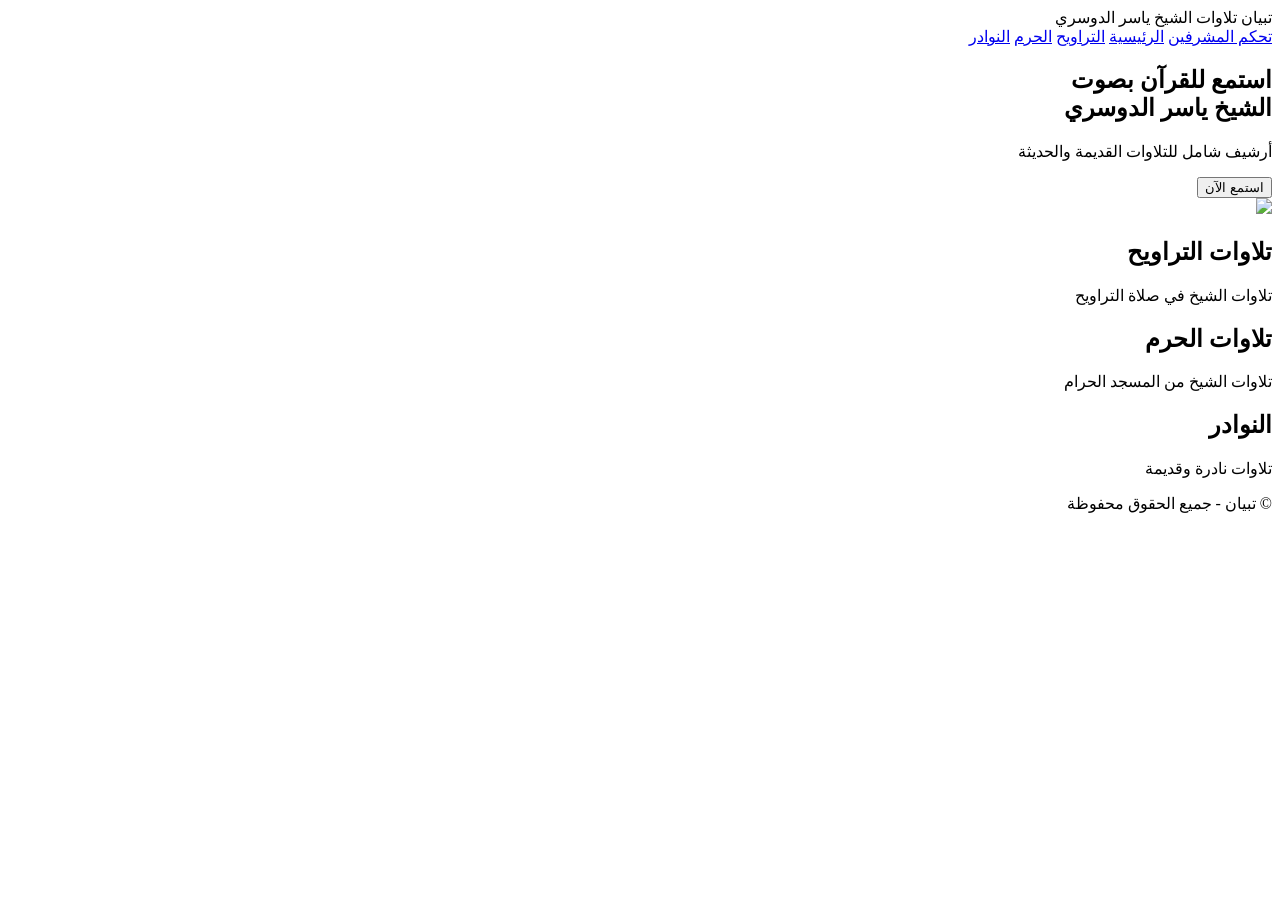
==== index.html @ f6f9c51f "Add files via upload" ====
<!DOCTYPE html>
<html lang="ar" dir="rtl">

<head>
<meta charset="UTF-8">
<meta name="viewport" content="width=device-width, initial-scale=1.0">

<title>تبيان | تلاوات ياسر الدوسري</title>

<link rel="stylesheet" href="style.css">

<link href="https://fonts.googleapis.com/css2?family=Cairo:wght@400;700&display=swap" rel="stylesheet">
</head>

<body>

<header>

    <div class="logo">
        تبيان
        <span>تلاوات الشيخ ياسر الدوسري</span>
    </div>

    <nav>
        <a href="login.html">تحكم المشرفين</a>
        <a href="index.html">الرئيسية</a>
        <a href="category.html?category=tarawih">التراويح</a>
        <a href="category.html?category=haram">الحرم</a>
        <a href="category.html?category=nawader">النوادر</a>
    </nav>

</header>


<section class="hero">

    <div class="hero-text">

        <h1>
            استمع للقرآن بصوت
            <br>
            الشيخ ياسر الدوسري
        </h1>

        <p>
            أرشيف شامل للتلاوات القديمة والحديثة
        </p>

        <button onclick="location.href='category.html?category=tarawih'">
            استمع الآن
        </button>

    </div>

    <div class="image">
        <img src="yasser.png">
    </div>

</section>


<section class="cards">

    <div class="card"
         onclick="location.href='category.html?category=tarawih'">

        <h2>تلاوات التراويح</h2>

        <p>
            تلاوات الشيخ في صلاة التراويح
        </p>

    </div>


    <div class="card"
         onclick="location.href='category.html?category=haram'">

        <h2>تلاوات الحرم</h2>

        <p>
            تلاوات الشيخ من المسجد الحرام
        </p>

    </div>


    <div class="card"
         onclick="location.href='category.html?category=nawader'">

        <h2>النوادر</h2>

        <p>
            تلاوات نادرة وقديمة
        </p>

    </div>

</section>


<footer>

    © تبيان - جميع الحقوق محفوظة

</footer>

</body>
</html>
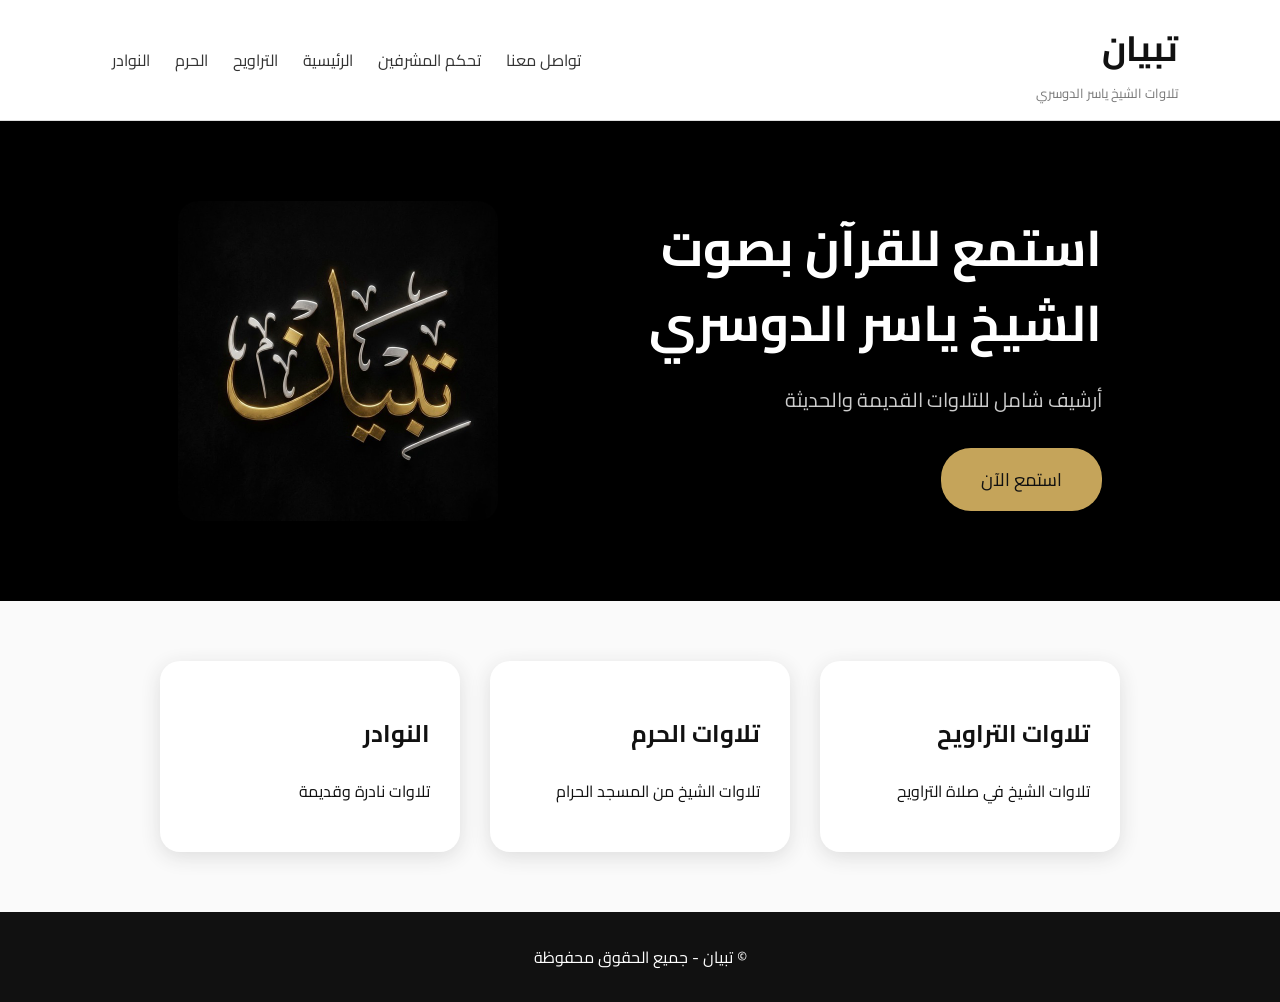
==== commit cbe4b2be: "Add files via upload" ====
--- a/index.html
+++ b/index.html
@@ -22,6 +22,7 @@
     </div>
 
     <nav>
+        <a href="contact.html">تواصل معنا</a>
         <a href="login.html">تحكم المشرفين</a>
         <a href="index.html">الرئيسية</a>
         <a href="category.html?category=tarawih">التراويح</a>
--- a/style.css
+++ b/style.css
@@ -0,0 +1,294 @@
+* {
+    box-sizing: border-box;
+}
+
+body {
+    margin: 0;
+    font-family: 'Cairo', sans-serif;
+    background: #fafafa;
+    color: #111;
+    overflow-x: hidden;
+}
+
+
+/* =========================
+   الهيدر
+========================= */
+
+header {
+    min-height: 90px;
+    display: flex;
+    justify-content: space-between;
+    align-items: center;
+    padding: 15px 8%;
+    background: white;
+    border-bottom: 1px solid #ddd;
+    gap: 25px;
+}
+
+.logo {
+    font-size: 35px;
+    font-weight: bold;
+    white-space: nowrap;
+}
+
+.logo span {
+    display: block;
+    font-size: 13px;
+    font-weight: normal;
+    color: #777;
+}
+
+nav {
+    display: flex;
+    align-items: center;
+    justify-content: center;
+    flex-wrap: wrap;
+    gap: 5px;
+}
+
+nav a {
+    text-decoration: none;
+    color: #333;
+    margin: 0 10px;
+    white-space: nowrap;
+}
+
+
+/* =========================
+   الواجهة الرئيسية
+========================= */
+
+.hero {
+    display: flex;
+    align-items: center;
+    justify-content: space-around;
+    gap: 50px;
+    padding: 80px 10%;
+    background: #000000;
+    color: white;
+}
+
+.hero-text {
+    max-width: 650px;
+}
+
+.hero-text h1 {
+    font-size: 50px;
+    line-height: 1.5;
+    margin: 0 0 20px;
+}
+
+.hero-text p {
+    font-size: 20px;
+    color: #ccc;
+    margin-bottom: 30px;
+}
+
+button {
+    background: #c5a45a;
+    color: #111;
+    border: none;
+    padding: 15px 40px;
+    border-radius: 30px;
+    font-size: 18px;
+    font-family: inherit;
+    cursor: pointer;
+}
+
+.image {
+    flex-shrink: 0;
+}
+
+.image img {
+    width: 320px;
+    max-width: 100%;
+    display: block;
+    border-radius: 20px;
+}
+
+
+/* =========================
+   البطاقات
+========================= */
+
+.cards {
+    display: flex;
+    justify-content: center;
+    gap: 30px;
+    padding: 60px;
+    flex-wrap: wrap;
+}
+
+.card {
+    width: 300px;
+    background: white;
+    padding: 30px;
+    border-radius: 20px;
+    box-shadow: 0 5px 20px #ddd;
+    cursor: pointer;
+    transition: transform 0.2s, box-shadow 0.2s;
+}
+
+.card:hover {
+    transform: translateY(-5px);
+    box-shadow: 0 10px 25px #d5d5d5;
+}
+
+
+/* =========================
+   الفوتر
+========================= */
+
+footer {
+    text-align: center;
+    padding: 30px;
+    background: #111;
+    color: white;
+}
+
+
+/* =========================
+   الجوال
+========================= */
+
+@media (max-width: 768px) {
+
+    header {
+        min-height: auto;
+        padding: 18px 20px;
+        flex-direction: column;
+        text-align: center;
+        gap: 15px;
+    }
+
+    .logo {
+        font-size: 30px;
+    }
+
+    .logo span {
+        font-size: 12px;
+    }
+
+    nav {
+        width: 100%;
+        display: grid;
+        grid-template-columns: repeat(2, 1fr);
+        gap: 8px;
+    }
+
+    nav a {
+        margin: 0;
+        padding: 8px 4px;
+        font-size: 13px;
+        border: 1px solid #eee;
+        border-radius: 8px;
+    }
+
+
+    /* الواجهة */
+
+    .hero {
+        flex-direction: column;
+        text-align: center;
+        padding: 50px 20px;
+        gap: 35px;
+    }
+
+    .hero-text {
+        width: 100%;
+    }
+
+    .hero-text h1 {
+        font-size: 32px;
+        line-height: 1.6;
+    }
+
+    .hero-text p {
+        font-size: 16px;
+        line-height: 1.8;
+    }
+
+    button {
+        padding: 13px 32px;
+        font-size: 16px;
+    }
+
+    .image {
+        width: 100%;
+        display: flex;
+        justify-content: center;
+    }
+
+    .image img {
+        width: min(260px, 80vw);
+    }
+
+
+    /* البطاقات */
+
+    .cards {
+        padding: 35px 20px;
+        flex-direction: column;
+        gap: 18px;
+    }
+
+    .card {
+        width: 100%;
+        padding: 25px;
+        text-align: center;
+    }
+
+    .card h2 {
+        font-size: 21px;
+    }
+
+    .card p {
+        font-size: 14px;
+        line-height: 1.8;
+    }
+
+
+    footer {
+        padding: 25px 15px;
+        font-size: 13px;
+    }
+
+}
+
+
+/* =========================
+   الجوال الصغير جدًا
+========================= */
+
+@media (max-width: 400px) {
+
+    .hero {
+        padding: 40px 15px;
+    }
+
+    .hero-text h1 {
+        font-size: 27px;
+    }
+
+    .hero-text p {
+        font-size: 15px;
+    }
+
+    .logo {
+        font-size: 27px;
+    }
+
+    nav a {
+        font-size: 12px;
+    }
+
+    .image img {
+        width: 230px;
+    }
+
+}
+
+
+
+
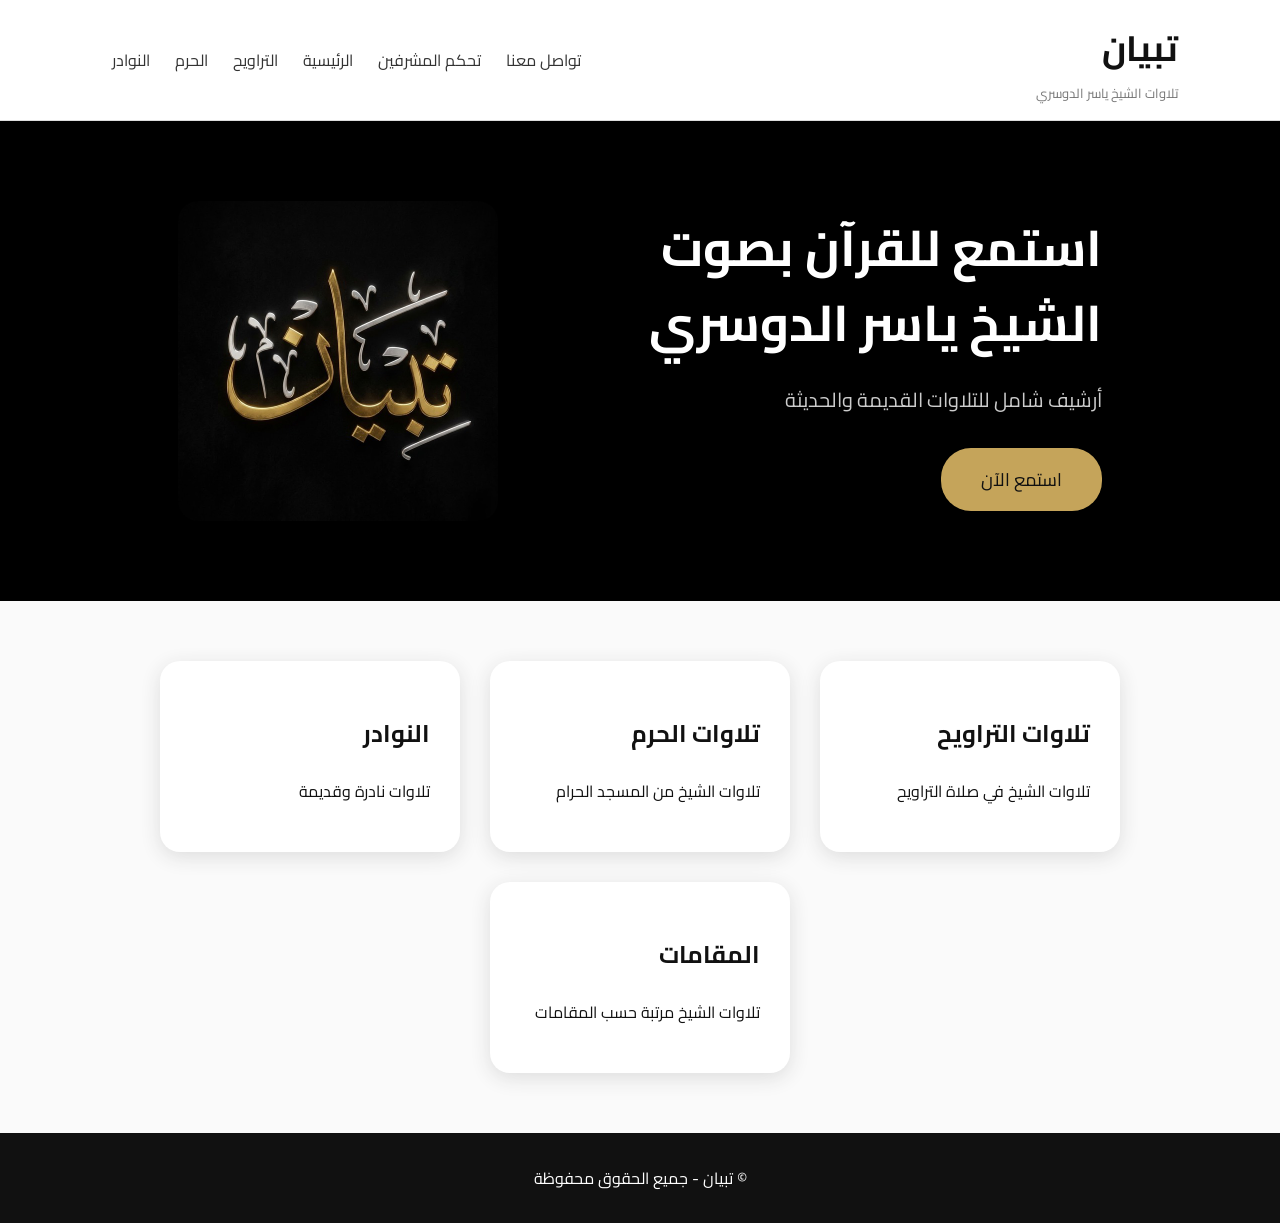
==== commit 2d1b1c64: "Add files via upload" ====
--- a/index.html
+++ b/index.html
@@ -97,6 +97,22 @@
 
     </div>
 
+     <div
+        class="card"
+        onclick="location.href='category.html?category=maqamat'"
+    >
+
+        <h2>
+            المقامات
+        </h2>
+
+        <p>
+            تلاوات الشيخ مرتبة حسب المقامات
+        </p>
+
+    </div>
+
+
 </section>
 
 
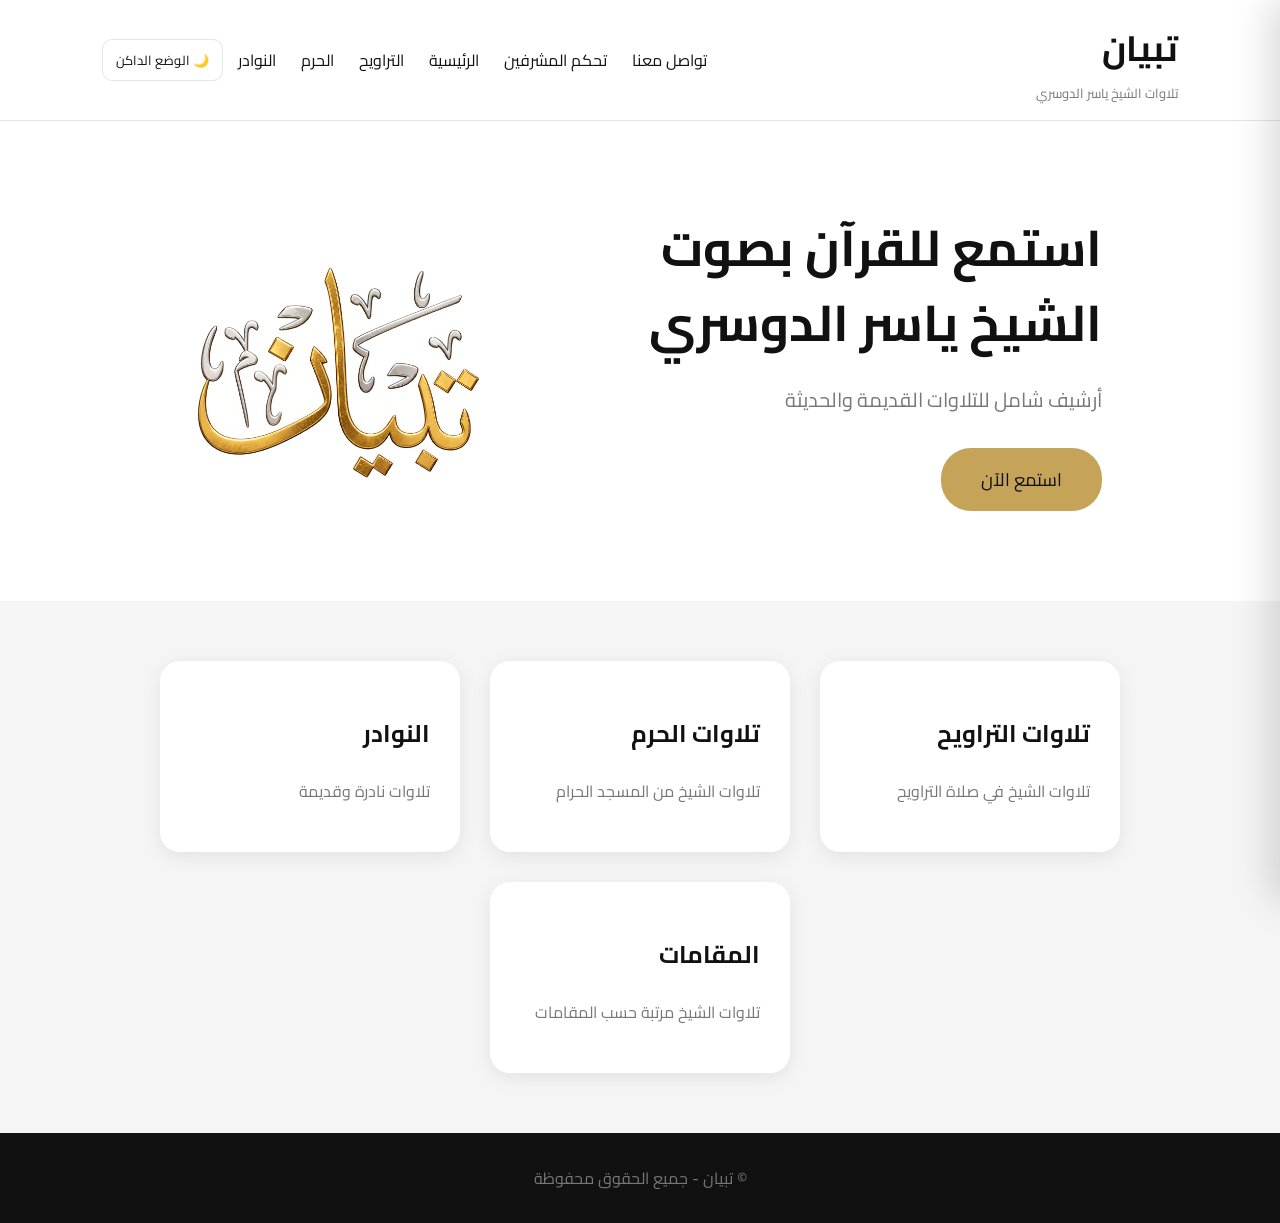
==== commit 88bf45b9: "Add files via upload" ====
--- a/index.html
+++ b/index.html
@@ -9,29 +9,751 @@
 
 <link rel="stylesheet" href="style.css">
 
-<link href="https://fonts.googleapis.com/css2?family=Cairo:wght@400;700&display=swap" rel="stylesheet">
+<link href="https://fonts.googleapis.com/css2?family=Cairo:wght@400;600;700&display=swap" rel="stylesheet">
+
+<style>
+
+/* =========================
+   الوضع العام
+========================= */
+
+:root {
+    --bg: #f5f5f5;
+    --surface: #ffffff;
+    --text: #111111;
+    --muted: #777777;
+    --border: #e5e5e5;
+    --accent: #c5a45a;
+    --shadow: rgba(0, 0, 0, 0.08);
+}
+
+
+/* =========================
+   الوضع الداكن
+========================= */
+
+body.dark {
+    --bg: #0d0f11;
+    --surface: #15181b;
+    --text: #f1f1f1;
+    --muted: #a4a8ad;
+    --border: #292e33;
+    --accent: #d4b66a;
+    --shadow: rgba(0, 0, 0, 0.35);
+}
+
+
+/* =========================
+   الجسم
+========================= */
+
+body {
+    background: var(--bg);
+    color: var(--text);
+    transition:
+        background .3s ease,
+        color .3s ease;
+}
+
+
+/* =========================
+   الهيدر
+========================= */
+
+header {
+    background: var(--surface);
+    border-bottom: 1px solid var(--border);
+
+    transition:
+        background .3s ease,
+        border-color .3s ease;
+
+    position: relative;
+    z-index: 100;
+}
+
+
+/* الشعار */
+
+.logo {
+    color: var(--text);
+}
+
+.logo span {
+    color: var(--muted);
+}
+
+
+/* الروابط */
+
+nav a {
+    color: var(--text);
+    transition: color .2s;
+}
+
+nav a:hover {
+    color: var(--accent);
+}
+
+
+/* =========================
+   زر الوضع الداكن PC
+========================= */
+
+.theme-button {
+    border: 1px solid var(--border);
+    background: var(--surface);
+    color: var(--text);
+
+    border-radius: 10px;
+    padding: 8px 13px;
+
+    font-family: inherit;
+    cursor: pointer;
+
+    font-size: 13px;
+}
+
+
+/* =========================
+   زر القائمة للجوال
+========================= */
+
+.menu-button {
+    display: none;
+
+    width: 44px;
+    height: 44px;
+
+    border: 1px solid var(--border);
+    border-radius: 11px;
+
+    background: var(--surface);
+    color: var(--text);
+
+    font-size: 24px;
+
+    cursor: pointer;
+
+    align-items: center;
+    justify-content: center;
+}
+
+
+/* =========================
+   القائمة الجانبية
+========================= */
+
+.side-menu {
+    position: fixed;
+
+    top: 0;
+    right: 0;
+
+    width: min(310px, 85vw);
+    height: 100vh;
+
+    background: var(--surface);
+
+    z-index: 1000;
+
+    padding: 25px;
+
+    transform: translateX(100%);
+
+    transition:
+        transform .3s ease;
+
+    box-shadow:
+        -10px 0 35px rgba(0,0,0,.15);
+}
+
+
+.side-menu.open {
+    transform: translateX(0);
+}
+
+
+.side-menu-header {
+    display: flex;
+
+    align-items: center;
+    justify-content: space-between;
+
+    margin-bottom: 30px;
+}
+
+
+.side-menu-title {
+    font-size: 25px;
+    font-weight: 700;
+}
+
+
+.close-menu {
+    width: 40px;
+    height: 40px;
+
+    border: none;
+
+    background: var(--bg);
+    color: var(--text);
+
+    border-radius: 10px;
+
+    font-size: 23px;
+
+    cursor: pointer;
+}
+
+
+.side-menu a {
+    display: flex;
+
+    align-items: center;
+
+    min-height: 52px;
+
+    padding: 0 15px;
+
+    margin-bottom: 8px;
+
+    border-radius: 12px;
+
+    color: var(--text);
+
+    text-decoration: none;
+
+    transition: background .2s;
+}
+
+
+.side-menu a:hover {
+    background: var(--bg);
+}
+
+
+/* زر الوضع الداكن داخل القائمة */
+
+.side-theme-button {
+    width: 100%;
+
+    margin-top: 18px;
+
+    padding: 13px 15px;
+
+    border: 1px solid var(--border);
+    border-radius: 12px;
+
+    background: var(--surface);
+    color: var(--text);
+
+    font-family: inherit;
+
+    cursor: pointer;
+
+    text-align: right;
+
+    font-size: 14px;
+}
+
+
+/* =========================
+   خلفية القائمة
+========================= */
+
+.menu-overlay {
+    position: fixed;
+
+    inset: 0;
+
+    background: rgba(0,0,0,.45);
+
+    z-index: 999;
+
+    opacity: 0;
+    visibility: hidden;
+
+    transition: .25s;
+}
+
+
+.menu-overlay.show {
+    opacity: 1;
+    visibility: visible;
+}
+
+
+/* =========================
+   Hero
+========================= */
+
+.hero {
+    background: var(--surface);
+
+    transition:
+        background .3s ease;
+}
+
+
+/* =========================
+   البطاقات
+========================= */
+
+.card {
+    background: var(--surface);
+
+    color: var(--text);
+
+    box-shadow:
+        0 5px 20px var(--shadow);
+
+    transition:
+        background .3s ease,
+        color .3s ease,
+        transform .2s,
+        box-shadow .2s;
+}
+
+
+.card p {
+    color: var(--muted);
+}
+
+
+.card:hover {
+    box-shadow:
+        0 10px 25px var(--shadow);
+}
+
+
+/* =========================
+   الفوتر
+========================= */
+
+footer {
+    color: var(--muted);
+
+    transition:
+        background .3s ease,
+        color .3s ease;
+}
+
+
+/* =========================
+   الجوال
+========================= */
+
+@media (max-width: 768px) {
+
+    header {
+        min-height: 72px;
+
+        padding:
+            0 16px;
+
+        display: flex;
+
+        align-items: center;
+        justify-content: space-between;
+    }
+
+
+    header nav {
+        display: none;
+    }
+
+
+    .logo {
+        font-size: 25px;
+    }
+
+
+    .logo span {
+        font-size: 9px;
+    }
+
+
+    .menu-button {
+        display: flex;
+    }
+
+
+    .theme-button {
+        display: none;
+    }
+
+
+    /* Hero */
+
+    .hero {
+        display: flex;
+
+        flex-direction: column-reverse;
+
+        text-align: center;
+
+        padding:
+            35px 20px 25px;
+
+        gap: 20px;
+    }
+
+
+    .hero-text {
+        width: 100%;
+    }
+
+
+    .hero-text h1 {
+        font-size: 26px;
+
+        line-height: 1.7;
+
+        margin-bottom: 10px;
+    }
+
+
+    .hero-text p {
+        font-size: 14px;
+
+        line-height: 1.8;
+
+        color: var(--muted);
+
+        margin-bottom: 20px;
+    }
+
+
+    .hero-text button {
+        width: 100%;
+
+        max-width: 280px;
+
+        min-height: 48px;
+    }
+
+
+    .image {
+        width: 100%;
+
+        display: flex;
+
+        justify-content: center;
+    }
+
+
+    .image img {
+        width: min(75vw, 300px);
+
+        height: auto;
+
+        max-height: 320px;
+
+        object-fit: contain;
+    }
+
+
+    /* البطاقات */
+
+    .cards {
+        padding:
+            20px 16px 35px;
+
+        display: grid;
+
+        grid-template-columns: 1fr;
+
+        gap: 15px;
+    }
+
+
+    .card {
+        width: 100%;
+
+        min-height: 125px;
+
+        padding: 22px 20px;
+
+        border-radius: 18px;
+
+        text-align: center;
+    }
+
+
+    .card h2 {
+        font-size: 19px;
+
+        margin-bottom: 8px;
+    }
+
+
+    .card p {
+        font-size: 13px;
+
+        line-height: 1.7;
+
+        margin: 0;
+    }
+
+
+    footer {
+        padding:
+            20px 15px;
+
+        text-align: center;
+
+        font-size: 12px;
+    }
+
+}
+
+
+/* =========================
+   شاشات صغيرة جدًا
+========================= */
+
+@media (max-width: 400px) {
+
+    .hero {
+        padding-top: 25px;
+    }
+
+
+    .hero-text h1 {
+        font-size: 23px;
+    }
+
+
+    .image img {
+        width: 230px;
+    }
+
+
+    .card {
+        min-height: 115px;
+
+        padding: 18px;
+    }
+
+}
+
+/* إصلاح ألوان النص في الوضع الفاتح والداكن */
+
+body,
+.hero,
+.hero-text,
+.hero h1,
+.hero p,
+.cards,
+.card,
+.card h2,
+.card p,
+footer {
+    color: var(--text);
+}
+
+.hero p,
+.card p,
+footer {
+    color: var(--muted);
+}
+
+body.dark {
+    color: var(--text);
+}
+
+body.dark .hero h1,
+body.dark .card h2 {
+    color: var(--text);
+}
+
+body.dark .hero p,
+body.dark .card p,
+body.dark footer {
+    color: var(--muted);
+}
+
+</style>
+
 </head>
 
+
 <body>
 
+
+<!-- =========================
+     الهيدر
+========================= -->
+
 <header>
 
     <div class="logo">
+
         تبيان
-        <span>تلاوات الشيخ ياسر الدوسري</span>
+
+        <span>
+            تلاوات الشيخ ياسر الدوسري
+        </span>
+
     </div>
 
+
+    <!-- زر الجوال -->
+
+    <button
+        class="menu-button"
+        onclick="openMenu()"
+        aria-label="فتح القائمة"
+    >
+        ☰
+    </button>
+
+
+    <!-- روابط PC -->
+
     <nav>
-        <a href="contact.html">تواصل معنا</a>
-        <a href="login.html">تحكم المشرفين</a>
-        <a href="index.html">الرئيسية</a>
-        <a href="category.html?category=tarawih">التراويح</a>
-        <a href="category.html?category=haram">الحرم</a>
-        <a href="category.html?category=nawader">النوادر</a>
+
+        <a href="contact.html">
+            تواصل معنا
+        </a>
+
+        <a href="login.html">
+            تحكم المشرفين
+        </a>
+
+        <a href="index.html">
+            الرئيسية
+        </a>
+
+        <a href="category.html?category=tarawih">
+            التراويح
+        </a>
+
+        <a href="category.html?category=haram">
+            الحرم
+        </a>
+
+        <a href="category.html?category=nawader">
+            النوادر
+        </a>
+
+        <button
+            id="desktopThemeButton"
+            class="theme-button"
+            onclick="toggleDarkMode()"
+        >
+            🌙 الوضع الداكن
+        </button>
+
     </nav>
 
 </header>
 
+
+<!-- =========================
+     القائمة الجانبية للجوال
+========================= -->
+
+<div
+    id="menuOverlay"
+    class="menu-overlay"
+    onclick="closeMenu()"
+></div>
+
+
+<aside
+    id="sideMenu"
+    class="side-menu"
+>
+
+    <div class="side-menu-header">
+
+        <div class="side-menu-title">
+            تبيان
+        </div>
+
+        <button
+            class="close-menu"
+            onclick="closeMenu()"
+        >
+            ×
+        </button>
+
+    </div>
+
+
+    <a
+        href="index.html"
+        onclick="closeMenu()"
+    >
+         الرئيسية
+    </a>
+
+
+    <a
+        href="category.html?category=tarawih"
+        onclick="closeMenu()"
+    >
+        التراويح
+    </a>
+
+
+    <a
+        href="category.html?category=haram"
+        onclick="closeMenu()"
+    >
+         الحرم
+    </a>
+
+
+    <a
+        href="category.html?category=nawader"
+        onclick="closeMenu()"
+    >
+         النوادر
+    </a>
+
+
+    <a
+        href="category.html?category=maqamat"
+        onclick="closeMenu()"
+    >
+         المقامات
+    </a>
+
+
+    <a
+        href="contact.html"
+        onclick="closeMenu()"
+    >
+         تواصل معنا
+    </a>
+
+
+    <a
+        href="login.html"
+        onclick="closeMenu()"
+    >
+         تحكم المشرفين
+    </a>
+
+
+    <button
+        id="mobileThemeButton"
+        class="side-theme-button"
+        onclick="toggleDarkMode()"
+    >
+        🌙 الوضع الداكن
+    </button>
+
+</aside>
+
+
+
+<!-- =========================
+     Hero
+========================= -->
 
 <section class="hero">
 
@@ -43,29 +765,49 @@
             الشيخ ياسر الدوسري
         </h1>
 
+
         <p>
             أرشيف شامل للتلاوات القديمة والحديثة
         </p>
 
-        <button onclick="location.href='category.html?category=tarawih'">
+
+        <button
+            onclick="location.href='category.html?category=tarawih'"
+        >
             استمع الآن
         </button>
 
     </div>
 
+
     <div class="image">
-        <img src="yasser.png">
+
+        <img
+            src="yasser.png"
+            alt="الشيخ ياسر الدوسري"
+        >
+
     </div>
 
 </section>
 
 
+
+<!-- =========================
+     البطاقات
+========================= -->
+
 <section class="cards">
 
-    <div class="card"
-         onclick="location.href='category.html?category=tarawih'">
-
-        <h2>تلاوات التراويح</h2>
+
+    <div
+        class="card"
+        onclick="location.href='category.html?category=tarawih'"
+    >
+
+        <h2>
+            تلاوات التراويح
+        </h2>
 
         <p>
             تلاوات الشيخ في صلاة التراويح
@@ -74,10 +816,15 @@
     </div>
 
 
-    <div class="card"
-         onclick="location.href='category.html?category=haram'">
-
-        <h2>تلاوات الحرم</h2>
+
+    <div
+        class="card"
+        onclick="location.href='category.html?category=haram'"
+    >
+
+        <h2>
+            تلاوات الحرم
+        </h2>
 
         <p>
             تلاوات الشيخ من المسجد الحرام
@@ -86,10 +833,15 @@
     </div>
 
 
-    <div class="card"
-         onclick="location.href='category.html?category=nawader'">
-
-        <h2>النوادر</h2>
+
+    <div
+        class="card"
+        onclick="location.href='category.html?category=nawader'"
+    >
+
+        <h2>
+            النوادر
+        </h2>
 
         <p>
             تلاوات نادرة وقديمة
@@ -97,7 +849,9 @@
 
     </div>
 
-     <div
+
+
+    <div
         class="card"
         onclick="location.href='category.html?category=maqamat'"
     >
@@ -116,11 +870,142 @@
 </section>
 
 
+
+<!-- =========================
+     الفوتر
+========================= -->
+
 <footer>
 
     © تبيان - جميع الحقوق محفوظة
 
 </footer>
 
+
+
+<script>
+
+/* =========================
+   القائمة الجانبية
+========================= */
+
+function openMenu() {
+
+    document
+        .getElementById("sideMenu")
+        .classList
+        .add("open");
+
+    document
+        .getElementById("menuOverlay")
+        .classList
+        .add("show");
+}
+
+
+function closeMenu() {
+
+    document
+        .getElementById("sideMenu")
+        .classList
+        .remove("open");
+
+    document
+        .getElementById("menuOverlay")
+        .classList
+        .remove("show");
+}
+
+
+/* =========================
+   الوضع الداكن
+========================= */
+
+function updateThemeButtons() {
+
+    const dark =
+        document.body.classList.contains("dark");
+
+
+    const text =
+        dark
+            ? "☀️ الوضع الفاتح"
+            : "🌙 الوضع الداكن";
+
+
+    document
+        .getElementById("desktopThemeButton")
+        .textContent = text;
+
+
+    document
+        .getElementById("mobileThemeButton")
+        .textContent = text;
+}
+
+
+function applySavedTheme() {
+
+    const saved =
+        localStorage.getItem(
+            "tibyanDarkMode"
+        );
+
+
+    if (saved === "dark") {
+
+        document.body.classList.add("dark");
+
+    } else {
+
+        document.body.classList.remove("dark");
+
+    }
+
+
+    updateThemeButtons();
+}
+
+
+function toggleDarkMode() {
+
+    const dark =
+        document.body.classList.toggle("dark");
+
+
+    localStorage.setItem(
+        "tibyanDarkMode",
+        dark ? "dark" : "light"
+    );
+
+
+    updateThemeButtons();
+}
+
+
+/* تشغيل الثيم المحفوظ */
+
+applySavedTheme();
+
+
+/* إغلاق القائمة بزر Escape */
+
+document.addEventListener(
+    "keydown",
+    function(event) {
+
+        if (event.key === "Escape") {
+
+            closeMenu();
+
+        }
+
+    }
+);
+
+</script>
+
+
 </body>
+
 </html>
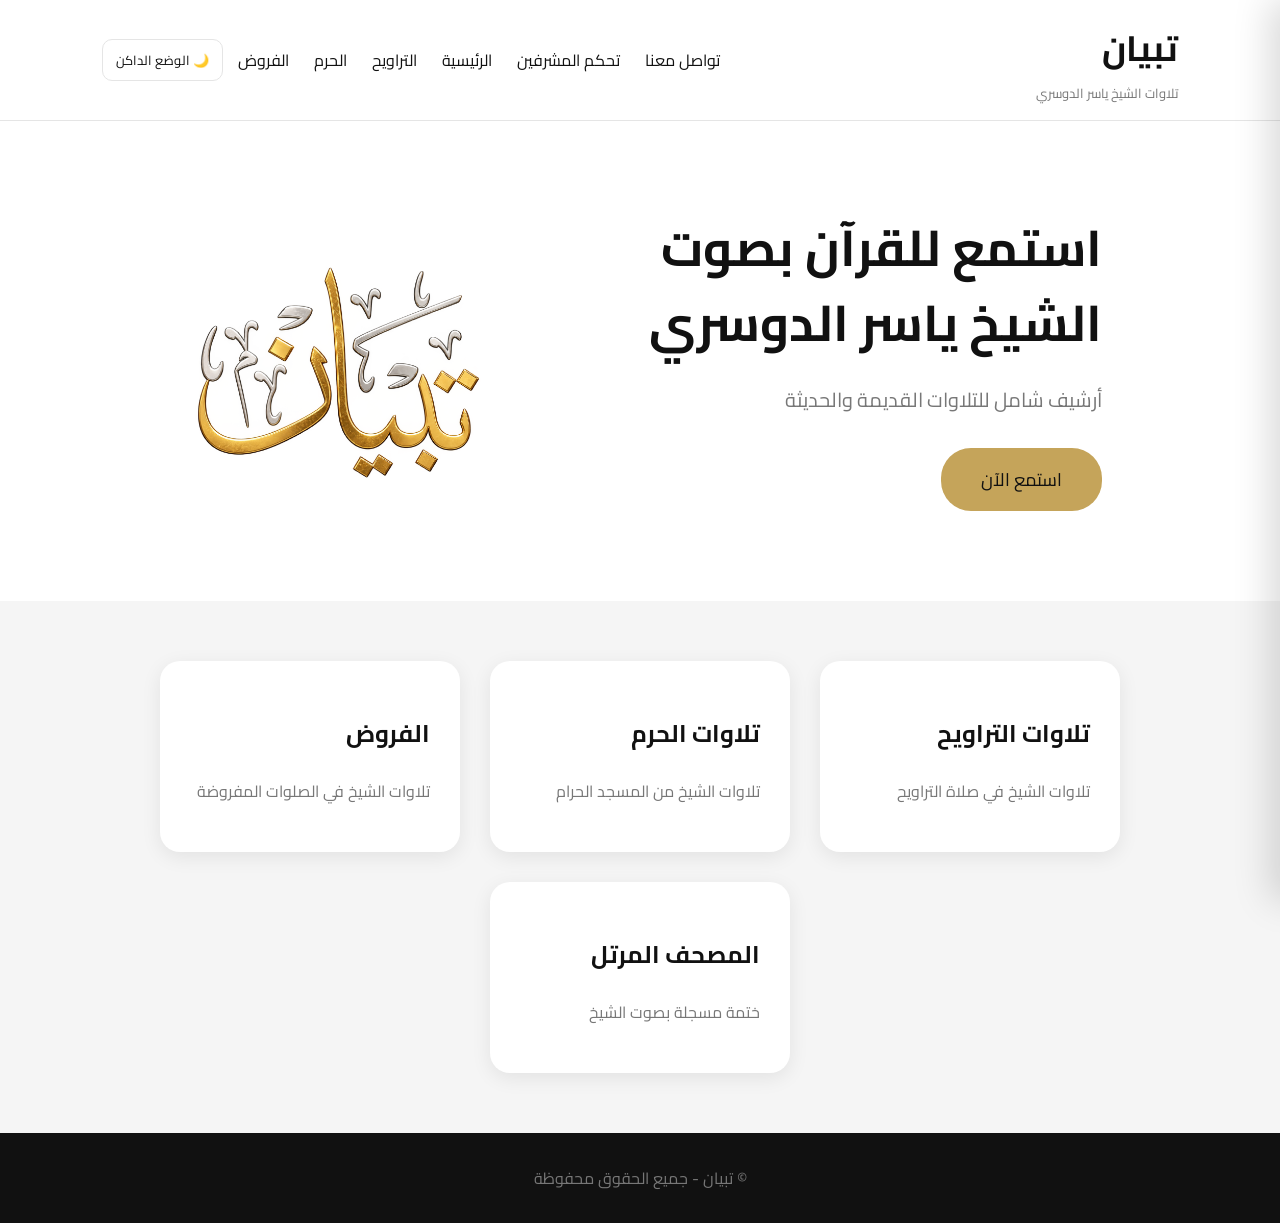
==== commit f21daf56: "Add files via upload" ====
--- a/index.html
+++ b/index.html
@@ -635,7 +635,7 @@
         </a>
 
         <a href="category.html?category=nawader">
-            النوادر
+            الفروض
         </a>
 
         <button
@@ -711,7 +711,7 @@
         href="category.html?category=nawader"
         onclick="closeMenu()"
     >
-         النوادر
+         الفروض
     </a>
 
 
@@ -719,7 +719,7 @@
         href="category.html?category=maqamat"
         onclick="closeMenu()"
     >
-         المقامات
+         المصحف المرتل
     </a>
 
 
@@ -840,11 +840,11 @@
     >
 
         <h2>
-            النوادر
+            الفروض
         </h2>
 
         <p>
-            تلاوات نادرة وقديمة
+            تلاوات الشيخ في الصلوات المفروضة
         </p>
 
     </div>
@@ -857,11 +857,11 @@
     >
 
         <h2>
-            المقامات
+            المصحف المرتل
         </h2>
 
         <p>
-            تلاوات الشيخ مرتبة حسب المقامات
+            ختمة مسجلة بصوت الشيخ
         </p>
 
     </div>
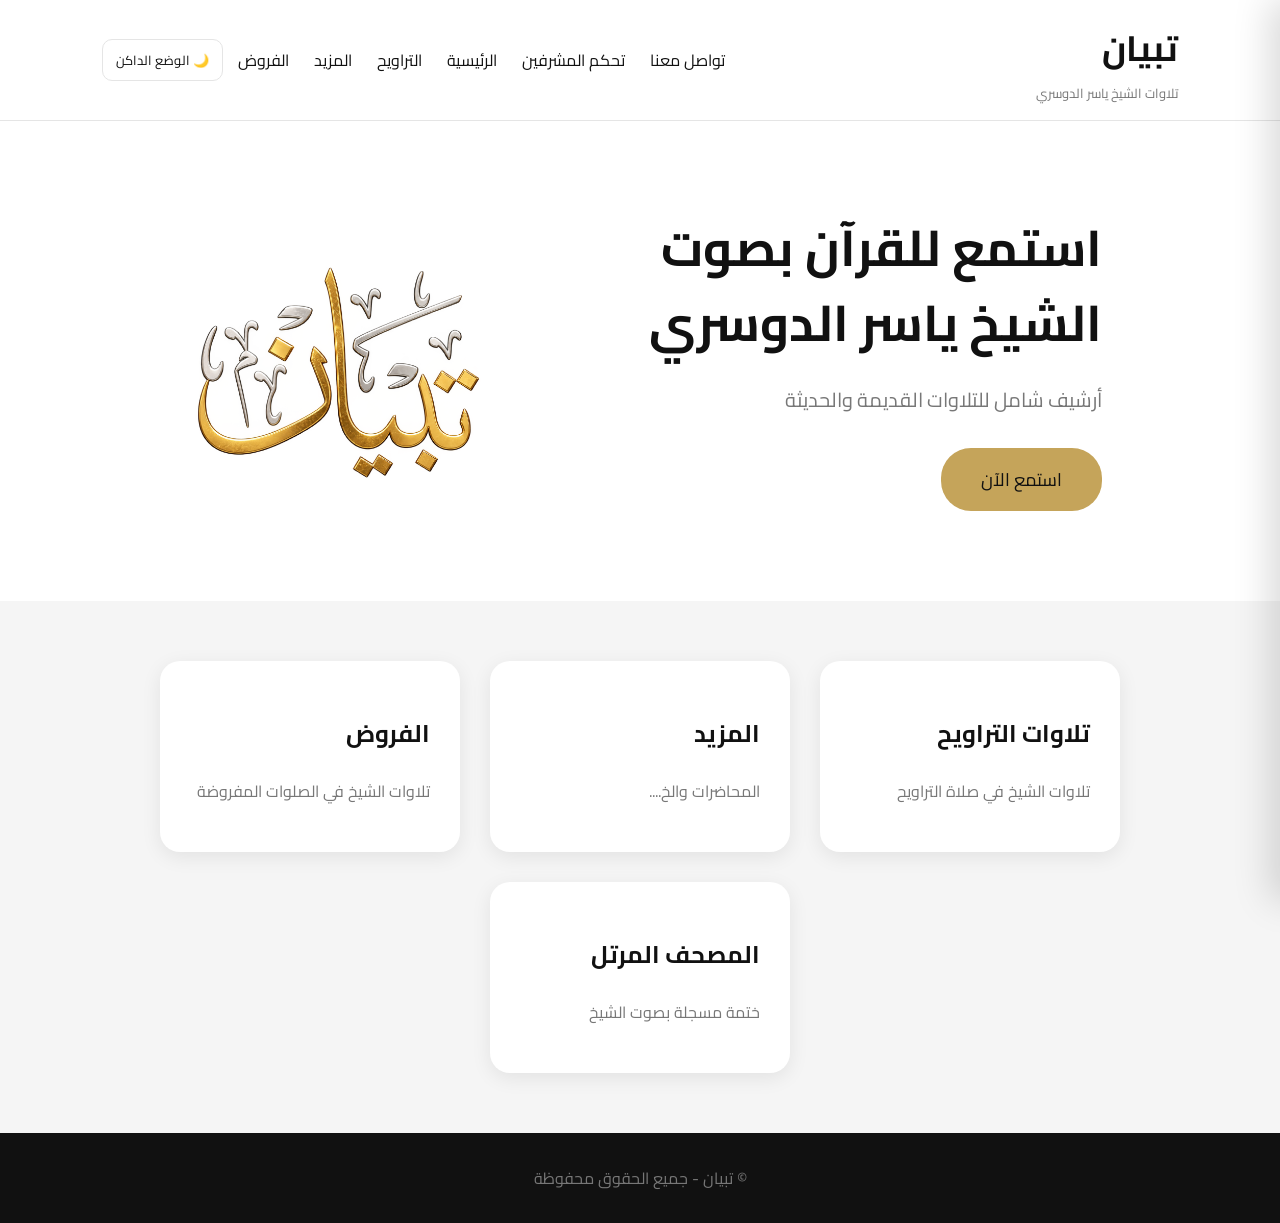
==== commit 146e4b4a: "Add files via upload" ====
--- a/index.html
+++ b/index.html
@@ -631,7 +631,7 @@
         </a>
 
         <a href="category.html?category=haram">
-            الحرم
+            المزيد
         </a>
 
         <a href="category.html?category=nawader">
@@ -703,7 +703,7 @@
         href="category.html?category=haram"
         onclick="closeMenu()"
     >
-         الحرم
+         المزيد
     </a>
 
 
@@ -823,11 +823,11 @@
     >
 
         <h2>
-            تلاوات الحرم
+            المزيد
         </h2>
 
         <p>
-            تلاوات الشيخ من المسجد الحرام
+            المحاضرات والخ....
         </p>
 
     </div>
